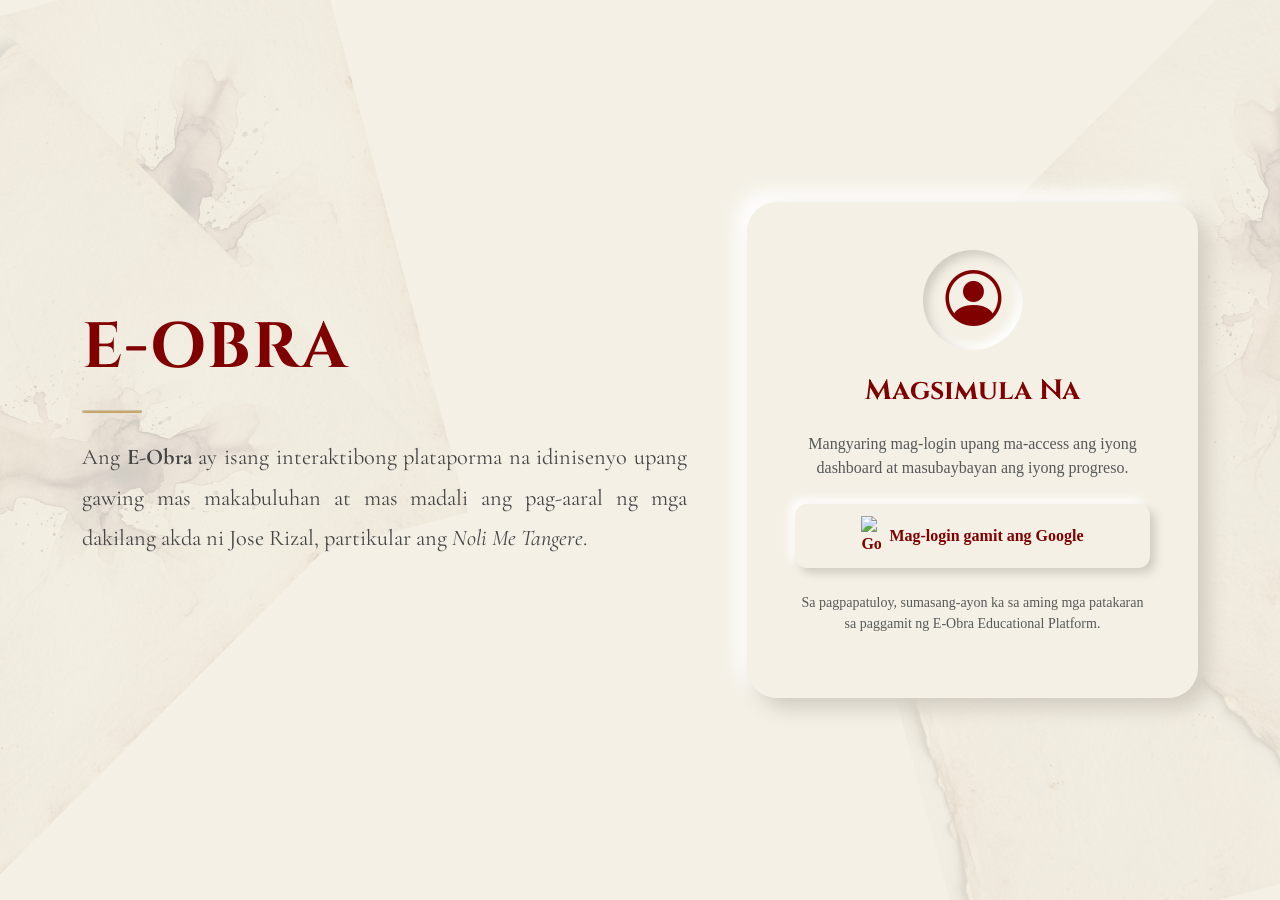
==== index.html @ 355bfab4 "feat: enhance dashboard flow, responsive chapters, and reliable PDF export Key improvements: - Reord" ====
<!DOCTYPE html>
<html lang="fil">

<head>
    <meta charset="UTF-8">
    <meta name="viewport" content="width=device-width, initial-scale=1.0">
    <title>Maligayang Pagdating | E-Obra</title>
    <!-- Bootstrap 5 CSS -->
    <link href="https://cdn.jsdelivr.net/npm/bootstrap@5.3.0/dist/css/bootstrap.min.css" rel="stylesheet">
    <!-- Bootstrap Icons -->
    <link rel="stylesheet" href="https://cdn.jsdelivr.net/npm/bootstrap-icons@1.10.5/font/bootstrap-icons.css">
    <!-- Google Fonts -->
    <link
        href="https://fonts.googleapis.com/css2?family=Cinzel:wght@400;700&family=Cormorant+Garamond:ital,wght@0,400;0,700;1,400&family=Playfair+Display:ital,wght@0,400;0,700;1,400&display=swap"
        rel="stylesheet">
    <link rel="stylesheet" href="css/style.css">
    <style>
        .landing-wrapper {
            min-height: 100vh;
            display: flex;
            align-items: center;
            background: transparent;
            padding: 3rem 1rem;
            /* Increased vertical padding for mobile */
            position: relative;
            z-index: 1;
        }

        .hero-text {
            padding-right: 3rem;
        }

        .hero-title {
            font-family: 'Cinzel', serif;
            font-size: clamp(2.5rem, 8vw, 4rem);
            /* Dynamic font size */
            color: #800000;
            margin-bottom: 1.5rem;
            letter-spacing: 2px;
            font-weight: 700;
        }

        .hero-description {
            font-family: 'Cormorant Garamond', serif;
            font-size: 1.4rem;
            color: #444;
            line-height: 1.8;
            margin-bottom: 2rem;
            text-align: justify;
        }

        .feature-list {
            list-style: none;
            padding: 0;
            margin-bottom: 2rem;
        }

        .feature-item {
            display: flex;
            align-items: center;
            gap: 1rem;
            margin-bottom: 1rem;
            font-family: 'Cormorant Garamond', serif;
            font-size: 1.1rem;
            color: #555;
        }

        .feature-item i {
            color: #800000;
            font-size: 1.2rem;
        }

        @media (max-width: 991.98px) {
            .landing-wrapper {
                padding-top: 5rem;
                padding-bottom: 5rem;
            }

            .hero-text {
                padding-right: 0;
                text-align: center;
                margin-bottom: 4rem;
            }

            .hero-description {
                text-align: center;
                font-size: 1.2rem;
                padding: 0 10px;
            }

            .feature-list {
                display: inline-block;
                text-align: left;
                margin: 0 auto 2rem;
            }

            .feature-item {
                font-size: 1rem;
            }

            .neu-card {
                padding: 2.5rem 1.5rem !important;
                /* Add subtle glass effect for mobile readability */
                background: rgba(255, 255, 255, 0.8) !important;
                backdrop-filter: blur(10px);
                display: none;
                /* Hidden by default on mobile */
            }

            .neu-card.show-mobile {
                display: block !important;
                animation: fadeInUp 0.5s ease forwards;
            }
        }

        @keyframes fadeInUp {
            from {
                opacity: 0;
                transform: translateY(20px);
            }

            to {
                opacity: 1;
                transform: translateY(0);
            }
        }

        .ink-frame {
            position: fixed;
            top: 0;
            left: 0;
            width: 100%;
            height: 100%;
            pointer-events: none;
            z-index: 0;
            overflow: hidden;
            opacity: 0.15;
            mix-blend-mode: multiply;
        }

        .ink-side {
            position: absolute;
            width: 600px;
            height: 800px;
            background: url('assets/ink_splash.png') no-repeat center/contain;
        }

        .ink-side-l {
            top: -100px;
            left: -200px;
            transform: rotate(-15deg);
        }

        .ink-side-r {
            bottom: -100px;
            right: -200px;
            transform: rotate(165deg) scaleX(-1);
        }
    </style>
</head>

<body class="bg-neu">

    <div class="ink-frame">
        <div class="ink-side ink-side-l"></div>
        <div class="ink-side ink-side-r"></div>
        <div class="ink-side" style="top: 50%; left: -300px; transform: translateY(-50%) rotate(45deg);"></div>
        <div class="ink-side" style="top: 40%; right: -300px; transform: translateY(-50%) rotate(-45deg);"></div>
    </div>

    <div class="landing-wrapper">
        <div class="container">
            <div class="row align-items-center">
                <!-- Description Side -->
                <div class="col-lg-7 hero-text fade-in">
                    <h1 class="hero-title">E-OBRA</h1>
                    <div class="neu-divider mb-4 d-lg-block d-none"></div>
                    <p class="hero-description">
                        Ang <strong>E-Obra</strong> ay isang interaktibong plataporma na idinisenyo upang gawing mas
                        makabuluhan at mas madali ang pag-aaral ng mga dakilang akda ni Jose Rizal, partikular ang
                        <em>Noli Me Tangere</em>.
                    </p>

                    <!-- Mobile Only Get Started Button -->
                    <div class="d-lg-none mt-4">
                        <button id="mobile-get-started" class="neu-btn px-5 py-3">Magsimula <i
                                class="bi bi-arrow-right ms-2"></i></button>
                    </div>
                </div>

                <!-- Login Side -->
                <div class="col-lg-5" id="login-section">
                    <div class="neu-card p-5 text-center fade-in" id="login-card">
                        <div class="neu-icon-box mb-4 mx-auto">
                            <i class="bi bi-person-circle display-4 text-maroon"></i>
                        </div>
                        <h3 class="title-font text-maroon mb-4">Magsimula Na</h3>
                        <p class="mb-4 text-muted">Mangyaring mag-login upang ma-access ang iyong dashboard at
                            masubaybayan ang iyong progreso.</p>

                        <button id="google-login-btn"
                            class="neu-btn w-100 d-flex align-items-center justify-content-center gap-2 mb-3">
                            <img src="https://www.gstatic.com/firebasejs/ui/2.0.0/images/auth/google.svg" width="20"
                                alt="Google">
                            Mag-login gamit ang Google
                        </button>

                        <p class="mt-4 text-muted small">
                            Sa pagpapatuloy, sumasang-ayon ka sa aming mga patakaran sa paggamit ng E-Obra Educational
                            Platform.
                        </p>
                    </div>
                </div>
            </div>
        </div>
    </div>

    <!-- Firebase App -->
    <script src="https://www.gstatic.com/firebasejs/8.10.1/firebase-app.js"></script>
    <script src="https://www.gstatic.com/firebasejs/8.10.1/firebase-auth.js"></script>

    <!-- Global Scripts -->
    <script src="js/config.js"></script>
    <script src="js/auth.js"></script>

    <script>
        // Logic for index login
        document.addEventListener('DOMContentLoaded', () => {
            const loginBtn = document.getElementById('google-login-btn');
            const mobileStartBtn = document.getElementById('mobile-get-started');
            const loginCard = document.getElementById('login-card');
            const loginSection = document.getElementById('login-section');

            if (mobileStartBtn) {
                mobileStartBtn.addEventListener('click', () => {
                    loginCard.classList.add('show-mobile');
                    setTimeout(() => {
                        loginSection.scrollIntoView({ behavior: 'smooth' });
                    }, 100);
                    mobileStartBtn.parentElement.style.display = 'none';
                });
            }

            if (loginBtn) {
                loginBtn.addEventListener('click', () => {
                    const provider = new firebase.auth.GoogleAuthProvider();
                    firebase.auth().signInWithPopup(provider)
                        .then((result) => {
                            window.location.href = window.BASE_URL + 'dashboard/';
                        })
                        .catch((error) => {
                            console.error("Login failed:", error);
                            alert("Hindi matuloy ang pag-login: " + error.message);
                        });
                });
            }
        });
    </script>

</body>

</html>
---- css/style.css ----
:root {
    --neu-bg: #f4f0e6;
    --neu-light: #ffffff;
    --neu-dark: #d1cbc0;
    --maroon: #800000;
    --dark-maroon: #4a0000;
    --accent: #c5a059;
    --text: #2c241e;
}

/* Global Background System */
.bg-neu {
    background-color: #ffffff;
    position: relative;
    min-height: 100vh;
}

.bg-dotted-noise {
    position: fixed;
    top: 0;
    left: 0;
    width: 100%;
    height: 100%;
    z-index: -2;
    background-image: radial-gradient(circle at 1px 1px, rgba(0, 0, 0, 0.35) 1px, transparent 0);
    background-size: 20px 20px;
    pointer-events: none;
}

body.bg-neu {
    background-color: var(--neu-bg);
    color: var(--text);
    font-family: 'Faustina', serif;
    min-height: 100vh;
}

.title-font {
    font-family: 'Cinzel', serif;
    font-weight: 700;
}

.text-maroon {
    color: var(--maroon);
}

/* Neumorphic Components */
.neu-card {
    background: var(--neu-bg);
    border-radius: 30px;
    box-shadow: 10px 10px 20px var(--neu-dark),
        -10px -10px 20px var(--neu-light);
    border: none;
}

.neu-container {
    background: var(--neu-bg);
    border-radius: 20px;
    box-shadow: 8px 8px 16px var(--neu-dark),
        -8px -8px 16px var(--neu-light);
}

#header-placeholder {
    position: sticky;
    top: 0;
    z-index: 1000;
}

#header-placeholder::after {
    content: '';
    position: absolute;
    bottom: 0;
    left: 0;
    width: 100%;
    height: 3px;
    background: linear-gradient(90deg, 
        var(--maroon) 0%, 
        var(--accent) 25%, 
        var(--maroon) 50%, 
        var(--accent) 75%, 
        var(--maroon) 100%);
    background-size: 200% 100%;
    animation: flowBorder 3s linear infinite;
}

@keyframes flowBorder {
    from { background-position: 0% 0; }
    to { background-position: -200% 0; }
}

.brand-logo {
    height: 40px;
    width: auto;
    filter: drop-shadow(0 2px 4px rgba(128, 0, 0, 0.2));
    transition: transform 0.6s cubic-bezier(0.175, 0.885, 0.32, 1.275);
    mix-blend-mode: multiply;
}

.neu-nav {
    background: var(--neu-bg);
    padding: 1rem 0;
    box-shadow: 0 5px 15px rgba(0, 0, 0, 0.05);
}

.neu-btn {
    background: var(--neu-bg);
    border: none;
    border-radius: 12px;
    padding: 12px 24px;
    color: var(--maroon);
    font-weight: 600;
    box-shadow: 5px 5px 10px var(--neu-dark),
        -5px -5px 10px var(--neu-light);
    transition: all 0.3s ease;
}

.neu-btn:hover {
    box-shadow: 2px 2px 5px var(--neu-dark),
        -2px -2px 5px var(--neu-light);
    transform: translateY(2px);
    color: var(--dark-maroon);
}

.neu-btn:active {
    box-shadow: inset 5px 5px 10px var(--neu-dark),
        inset -5px -5px 10px var(--neu-light);
}

.neu-btn-icon {
    width: 50px;
    height: 50px;
    border-radius: 50%;
    border: none;
    background: var(--neu-bg);
    box-shadow: 4px 4px 8px var(--neu-dark),
        -4px -4px 8px var(--neu-light);
    display: flex;
    align-items: center;
    justify-content: center;
    color: var(--maroon);
    transition: all 0.2s;
}

.neu-btn-icon:hover {
    box-shadow: 2px 2px 4px var(--neu-dark),
        -2px -2px 4px var(--neu-light);
}

.neu-btn-icon:active {
    box-shadow: inset 4px 4px 8px var(--neu-dark),
        inset -4px -4px 8px var(--neu-light);
}

.neu-icon-box {
    width: 100px;
    height: 100px;
    border-radius: 50%;
    background: var(--neu-bg);
    box-shadow: inset 5px 5px 10px var(--neu-dark),
        inset -5px -5px 10px var(--neu-light);
    display: flex;
    align-items: center;
    justify-content: center;
}

.neu-icon-box-sm {
    width: 40px;
    height: 40px;
    border-radius: 50%;
    background: var(--neu-bg);
    box-shadow: inset 3px 3px 6px var(--neu-dark),
        inset -3px -3px 6px var(--neu-light);
    display: flex;
    align-items: center;
    justify-content: center;
    flex-shrink: 0;
}

/* Navigation Links */
.neu-nav-link {
    border-radius: 10px;
    padding: 8px 16px !important;
    transition: all 0.3s;
    color: var(--text) !important;
}

/* Glossary Terms */
.glossary-term {
    border-bottom: 2px dashed var(--maroon);
    cursor: help;
    transition: all 0.2s ease;
    padding: 0 2px;
    font-weight: 500;
}

.glossary-term:hover {
    background-color: rgba(128, 0, 0, 0.05);
    border-bottom-style: solid;
}

.neu-nav-link.active {
    box-shadow: inset 3px 3px 6px var(--neu-dark),
        inset -3px -3px 6px var(--neu-light);
    color: var(--maroon) !important;
}

/* Ensure branding logo remains clean and background-free */
.navbar-brand,
#brand-home,
#brand-home.active {
    background: none !important;
    box-shadow: none !important;
    border: none !important;
}

/* Book Cards */
.book-card {
    cursor: pointer;
    transition: transform 0.3s ease;
}

.book-card:hover {
    transform: translateY(-10px);
}

.book-cover-container {
    height: 350px;
    background: linear-gradient(45deg, #c5a059, #800000);
    border-radius: 10px 20px 20px 10px;
    position: relative;
    overflow: hidden;
    box-shadow: 15px 15px 30px rgba(0, 0, 0, 0.2);
    display: flex;
    align-items: center;
    justify-content: center;
    text-align: center;
}

.book-cover-container.fili-cover {
    background: linear-gradient(45deg, #4a0000, #2c241e);
}

.book-spine {
    position: absolute;
    left: 0;
    top: 0;
    bottom: 0;
    width: 25px;
    background: rgba(0, 0, 0, 0.2);
    border-right: 1px solid rgba(255, 255, 255, 0.1);
}

.book-title-overlay {
    padding: 20px;
    border: 2px solid rgba(255, 255, 255, 0.3);
    margin: 20px;
    background: rgba(0, 0, 0, 0.1);
}

/* Reader Specifics */
.chapter-title-neu {
    font-family: 'Cinzel', serif;
    color: var(--maroon);
    text-transform: uppercase;
    letter-spacing: 2px;
}

.neu-divider {
    height: 3px;
    width: 60px;
    background: var(--accent);
    border-radius: 10px;
    box-shadow: inset 1px 1px 2px var(--neu-dark);
}

.chapter-content-neu {
    font-size: 1.25rem;
    line-height: 2;
    text-align: justify;
    color: var(--text);
}

.neu-page-indicator {
    padding: 8px 20px;
    background: var(--neu-bg);
    border-radius: 20px;
    box-shadow: inset 4px 4px 8px var(--neu-dark),
        inset -4px -4px 8px var(--neu-light);
    font-weight: 600;
    font-size: 0.9rem;
}

/* Tooltip */
.neu-tooltip {
    position: fixed;
    background: var(--neu-bg);
    padding: 20px;
    border-radius: 20px;
    box-shadow: 10px 10px 20px rgba(0, 0, 0, 0.1),
        -5px -5px 10px var(--neu-light);
    z-index: 1050;
    max-width: 320px;
    opacity: 0;
    transform: scale(0.9);
    transition: all 0.3s cubic-bezier(0.175, 0.885, 0.32, 1.275);
    pointer-events: none;
    border: 2px solid rgba(128, 0, 0, 0.15);
}

.neu-tooltip.active {
    opacity: 1;
    transform: scale(1);
}

/* Quiz Specifics */
.neu-q-box {
    background: var(--neu-bg);
    padding: 2rem;
    border-radius: 15px;
    box-shadow: inset 6px 6px 12px var(--neu-dark),
        inset -6px -6px 12px var(--neu-light);
}

.quiz-question-neu {
    font-size: 1.4rem;
    font-weight: 700;
    color: var(--maroon);
}

.neu-opt-btn {
    background: var(--neu-bg);
    border: none;
    padding: 1.2rem;
    border-radius: 12px;
    width: 100%;
    text-align: left;
    box-shadow: 4px 4px 8px var(--neu-dark),
        -4px -4px 8px var(--neu-light);
    transition: all 0.2s;
    font-size: 1.1rem;
}

.neu-opt-btn:hover {
    box-shadow: 2px 2px 4px var(--neu-dark),
        -2px -2px 4px var(--neu-light);
}

.neu-opt-btn.selected {
    box-shadow: inset 4px 4px 8px rgba(128, 0, 0, 0.2),
        inset -4px -4px 8px var(--neu-light);
    color: var(--maroon);
    font-weight: 700;
}

.neu-opt-btn.correct {
    background: #d4edda;
    box-shadow: inset 4px 4px 8px #c3e6cb,
        inset -4px -4px 8px #ffffff;
    color: #155724;
}

.neu-opt-btn.wrong {
    background: #f8d7da;
    box-shadow: inset 4px 4px 8px #f5c6cb,
        inset -4px -4px 8px #ffffff;
    color: #721c24;
}

.neu-badge {
    padding: 10px 25px;
    background: var(--neu-bg);
    border-radius: 30px;
    box-shadow: 4px 4px 8px var(--neu-dark),
        -4px -4px 8px var(--neu-light);
    font-weight: 600;
}

/* Auth Overlay */
.auth-overlay {
    position: fixed;
    top: 0;
    left: 0;
    width: 100%;
    height: 100%;
    background: var(--neu-bg);
    z-index: 2000;
}

/* Global Decorations & Animations */
.bg-soft-glow {
    position: fixed;
    top: 0;
    left: 0;
    width: 600px;
    height: 600px;
    background: radial-gradient(circle, rgba(128, 0, 0, 0.05) 0%, transparent 70%);
    pointer-events: none;
    z-index: -1;
    transform: translate(-50%, -50%);
    transition: transform 0.1s ease-out;
}

.floating-elements {
    position: fixed;
    top: 0;
    left: 0;
    width: 100%;
    height: 100%;
    pointer-events: none;
    z-index: -1;
    overflow: hidden;
}

.float-item {
    position: absolute;
    opacity: 0.4;
    filter: blur(0px);
    transition: transform 0.2s ease-out;
    transform: translate(var(--tx, 0), var(--ty, 0));
}

.corner-tr, .corner-tl, .corner-br, .corner-bl {
    width: 450px;
    height: 450px;
    background: url('../assets/ornament.png') no-repeat center/contain;
    mix-blend-mode: multiply; /* Removes white background */
}

.corner-tr { top: -10%; right: -8%; transform: translate(var(--tx, 0), var(--ty, 0)) rotate(0deg); animation: floatSlow 20s infinite alternate ease-in-out; }
.corner-tl { top: -10%; left: -8%; transform: translate(var(--tx, 0), var(--ty, 0)) rotate(-90deg); animation: floatMedium 22s infinite alternate ease-in-out; }
.corner-br { bottom: -10%; right: -8%; transform: translate(var(--tx, 0), var(--ty, 0)) rotate(90deg); animation: floatMedium 18s infinite alternate-reverse ease-in-out; }
.corner-bl { bottom: -10%; left: -8%; transform: translate(var(--tx, 0), var(--ty, 0)) rotate(180deg); animation: floatSlow 25s infinite alternate-reverse ease-in-out; }

@keyframes floatSlow { from { transform: translate(0, 0) rotate(0deg); } to { transform: translate(30px, 50px) rotate(5deg); } }
@keyframes floatMedium { from { transform: translate(0, 0) rotate(0deg) scale(1); } to { transform: translate(-40px, 20px) rotate(-8deg) scale(1.1); } }

/* 3D Container Effects */
.neu-container-3d {
    position: relative;
    overflow: hidden;
}

.neu-container-3d::before, .neu-container-3d::after {
    content: '';
    position: absolute;
    top: 0;
    bottom: 0;
    width: 30px;
    z-index: 5;
    pointer-events: none;
}

.neu-container-3d::before {
    left: 0;
    background: linear-gradient(to right, rgba(0, 0, 0, 0.04), transparent);
}

.neu-container-3d::after {
    right: 0;
    background: linear-gradient(to left, rgba(0, 0, 0, 0.04), transparent);
}

.side-ornament {
    position: absolute;
    top: 0;
    bottom: 0;
    width: 80px;
    z-index: 2;
    opacity: 0.25;
    background: url('../assets/leaves.png') repeat-y center/contain;
    pointer-events: none;
}

.ornament-left { left: -15px; transform: scaleX(-1); }
.ornament-right { right: -15px; }

@media (max-width: 768px) {
    .side-ornament { width: 40px; opacity: 0.15; }
    .ornament-left { left: -5px; }
    .ornament-right { right: -5px; }
    .corner-tr, .corner-tl, .corner-br, .corner-bl { width: 250px; height: 250px; }
}

.neu-container-3d .p-4, .neu-container-3d .p-5 {
    padding-left: 4rem !important;
    padding-right: 4rem !important;
}

@media (max-width: 768px) {
    .neu-container-3d .p-4, .neu-container-3d .p-5 {
        padding-left: 2rem !important;
        padding-right: 2rem !important;
    }
}

/* Animations */
@keyframes fadeIn {
    from {
        opacity: 0;
        transform: translateY(10px);
    }

    to {
        opacity: 1;
        transform: translateY(0);
    }
}

.fade-in {
    animation: fadeIn 0.5s ease-out forwards;
}

/* Responsive adjustments */
@media (max-width: 768px) {
    .chapter-content-neu {
        font-size: 1.1rem;
    }

    .neu-card {
        padding: 2rem !important;
    }

    /* HARD RESET: Remove all background/glass effects from branding on mobile */
    .navbar-brand#brand-home, 
    .navbar-brand#brand-home.active {
        background: transparent !important;
        background-color: transparent !important;
        box-shadow: none !important;
        border: none !important;
        padding-left: 0 !important;
        padding-right: 0 !important;
        margin-left: 0 !important;
    }
}
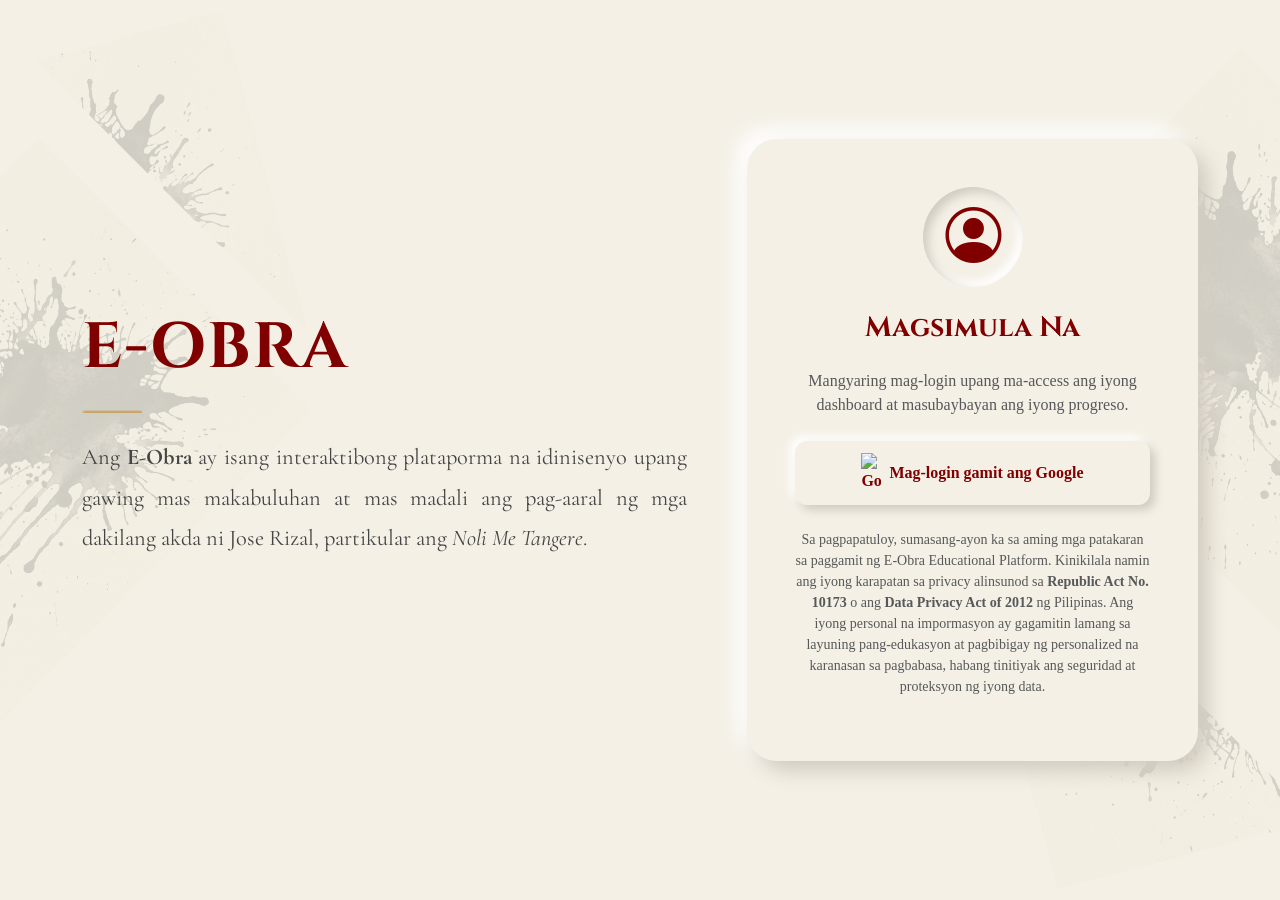
==== commit 95723759: "Enhance UI with ink splash effects, restore vintage aesthetics, and implement high-quality client-si" ====
--- a/index.html
+++ b/index.html
@@ -207,7 +207,7 @@
 
                         <p class="mt-4 text-muted small">
                             Sa pagpapatuloy, sumasang-ayon ka sa aming mga patakaran sa paggamit ng E-Obra Educational
-                            Platform.
+                            Platform. Kinikilala namin ang iyong karapatan sa privacy alinsunod sa <strong>Republic Act No. 10173</strong> o ang <strong>Data Privacy Act of 2012</strong> ng Pilipinas. Ang iyong personal na impormasyon ay gagamitin lamang sa layuning pang-edukasyon at pagbibigay ng personalized na karanasan sa pagbabasa, habang tinitiyak ang seguridad at proteksyon ng iyong data.
                         </p>
                     </div>
                 </div>
--- a/css/style.css
+++ b/css/style.css
@@ -148,6 +148,22 @@
 .neu-btn-icon:active {
     box-shadow: inset 4px 4px 8px var(--neu-dark),
         inset -4px -4px 8px var(--neu-light);
+}
+
+.neu-btn.secondary {
+    background: #f8f9fa;
+    color: #6c757d;
+}
+
+.neu-icon-circle-sm {
+    width: 24px;
+    height: 24px;
+    border-radius: 50%;
+    display: flex;
+    align-items: center;
+    justify-content: center;
+    font-size: 0.75rem;
+    font-weight: bold;
 }
 
 .neu-icon-box {
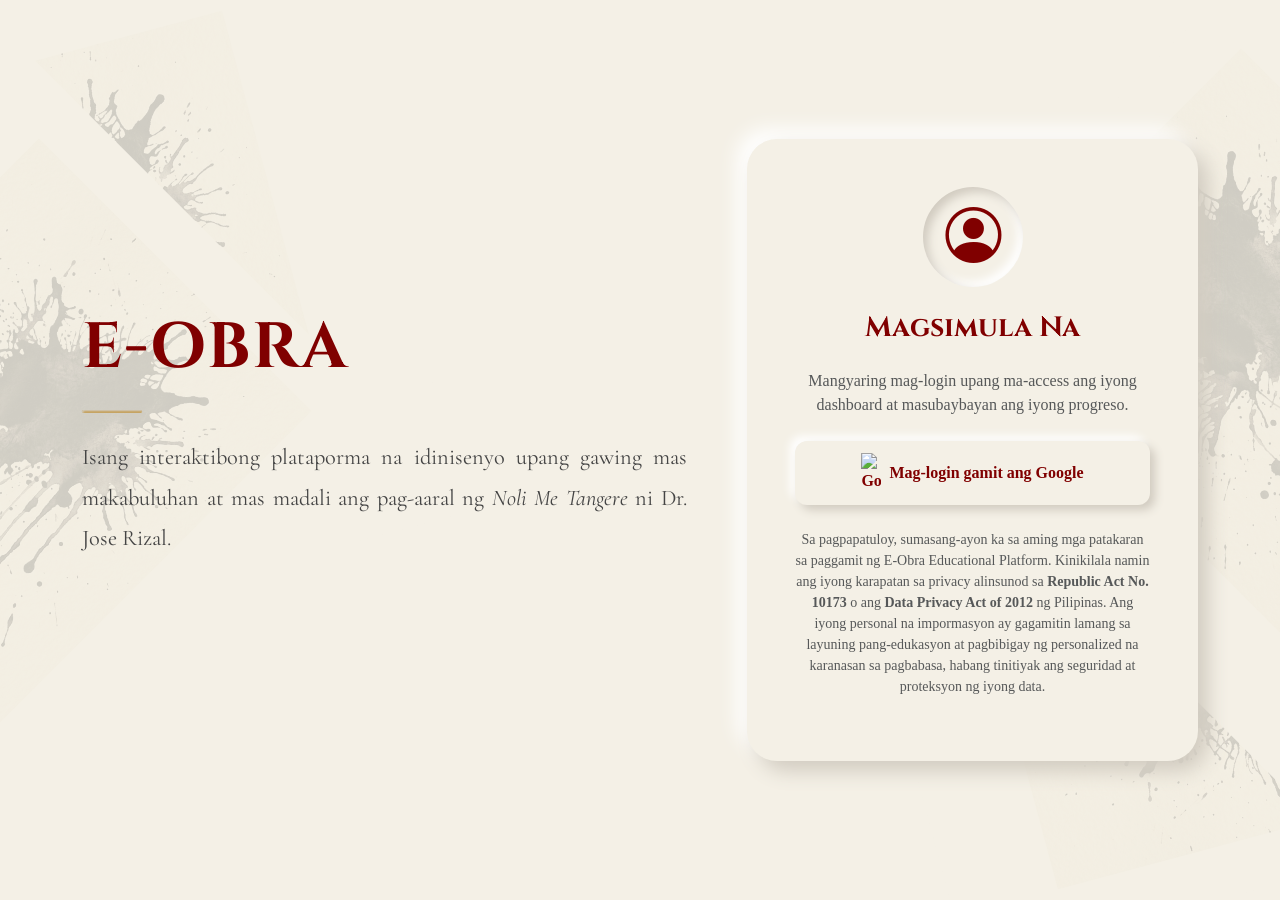
==== commit 04316b7b: "Update hero description in index.html for better clarity" ====
--- a/index.html
+++ b/index.html
@@ -176,9 +176,8 @@
                     <h1 class="hero-title">E-OBRA</h1>
                     <div class="neu-divider mb-4 d-lg-block d-none"></div>
                     <p class="hero-description">
-                        Ang <strong>E-Obra</strong> ay isang interaktibong plataporma na idinisenyo upang gawing mas
-                        makabuluhan at mas madali ang pag-aaral ng mga dakilang akda ni Jose Rizal, partikular ang
-                        <em>Noli Me Tangere</em>.
+                        Isang interaktibong plataporma na idinisenyo upang gawing mas makabuluhan at mas madali ang
+                        pag-aaral ng <em>Noli Me Tangere</em> ni Dr. Jose Rizal.
                     </p>
 
                     <!-- Mobile Only Get Started Button -->
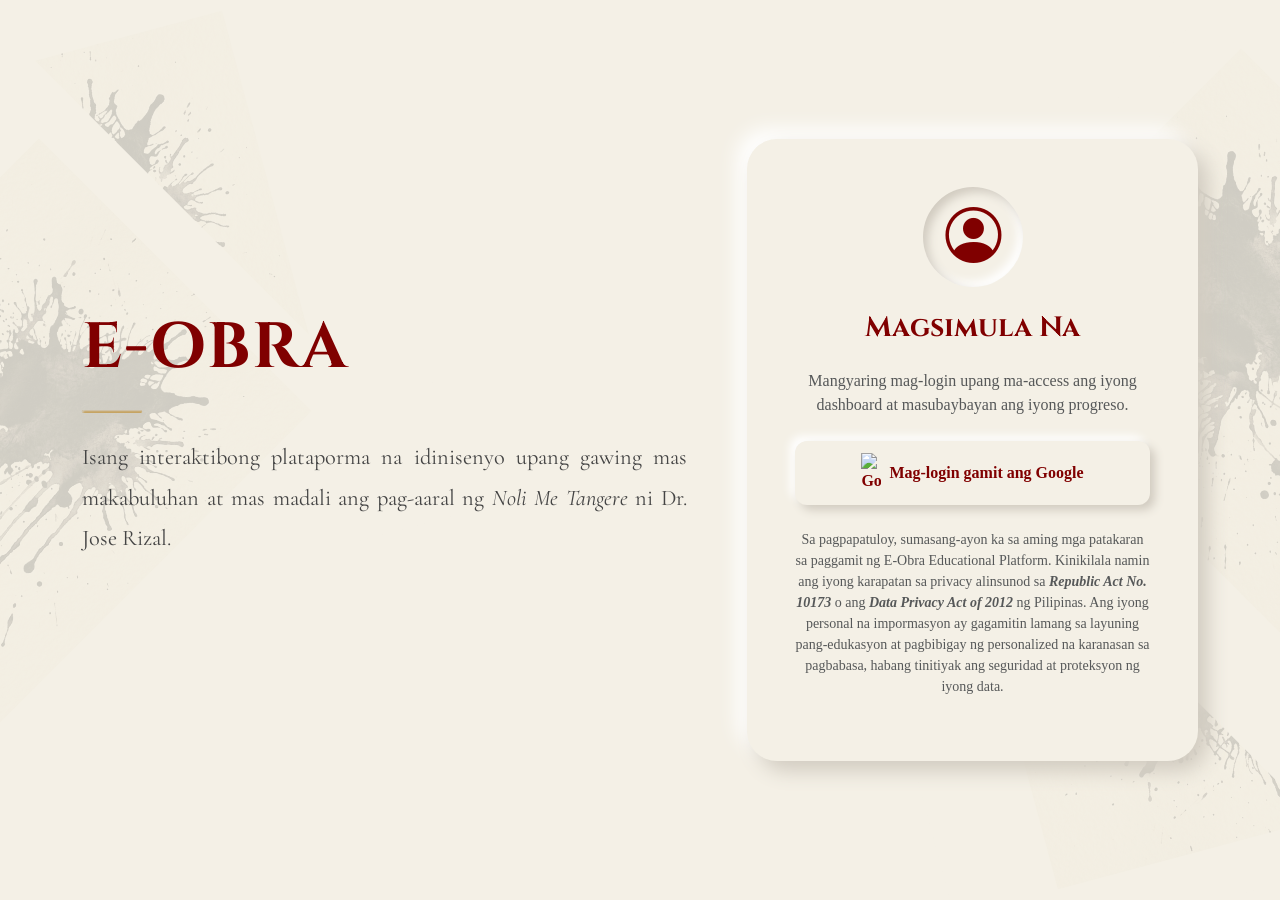
==== commit 7debce86: "Italicize Data Privacy Act and Republic Act references" ====
--- a/index.html
+++ b/index.html
@@ -206,7 +206,7 @@
 
                         <p class="mt-4 text-muted small">
                             Sa pagpapatuloy, sumasang-ayon ka sa aming mga patakaran sa paggamit ng E-Obra Educational
-                            Platform. Kinikilala namin ang iyong karapatan sa privacy alinsunod sa <strong>Republic Act No. 10173</strong> o ang <strong>Data Privacy Act of 2012</strong> ng Pilipinas. Ang iyong personal na impormasyon ay gagamitin lamang sa layuning pang-edukasyon at pagbibigay ng personalized na karanasan sa pagbabasa, habang tinitiyak ang seguridad at proteksyon ng iyong data.
+                            Platform. Kinikilala namin ang iyong karapatan sa privacy alinsunod sa <em><strong>Republic Act No. 10173</strong></em> o ang <em><strong>Data Privacy Act of 2012</strong></em> ng Pilipinas. Ang iyong personal na impormasyon ay gagamitin lamang sa layuning pang-edukasyon at pagbibigay ng personalized na karanasan sa pagbabasa, habang tinitiyak ang seguridad at proteksyon ng iyong data.
                         </p>
                     </div>
                 </div>
